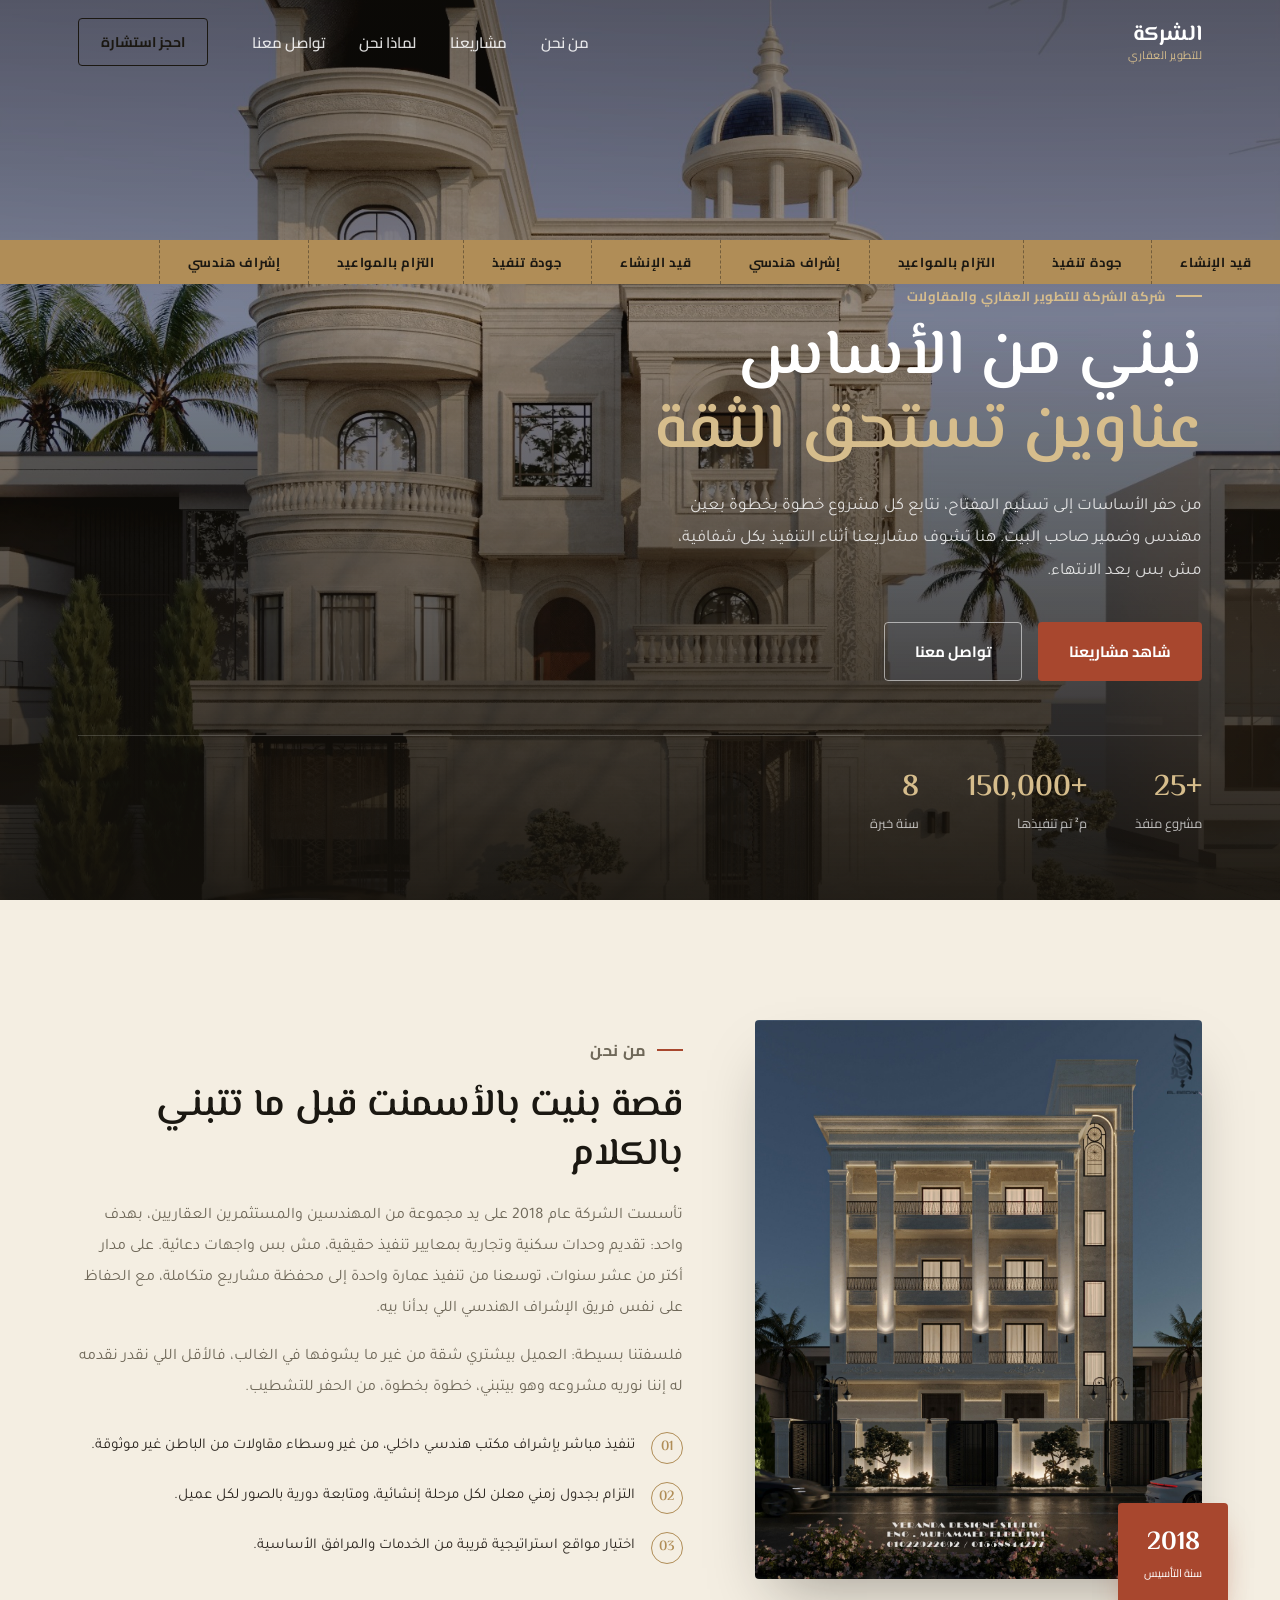
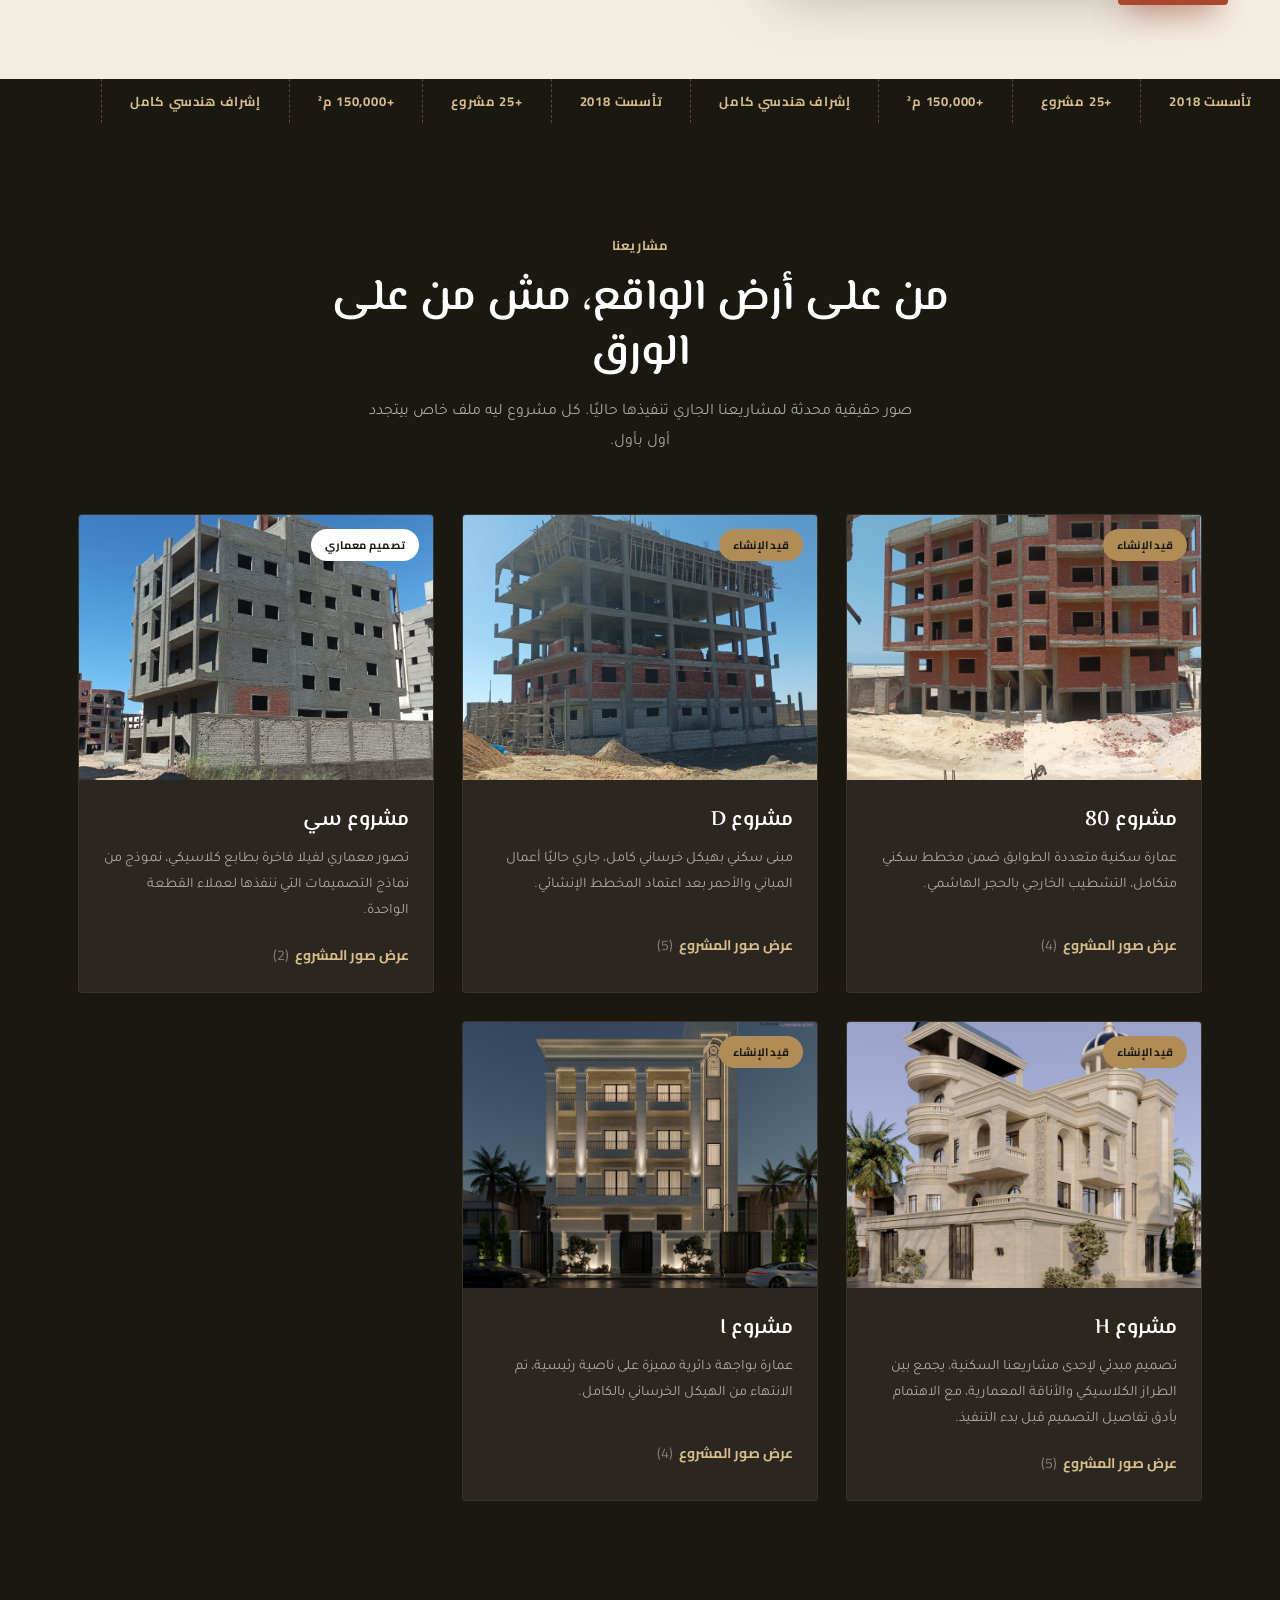
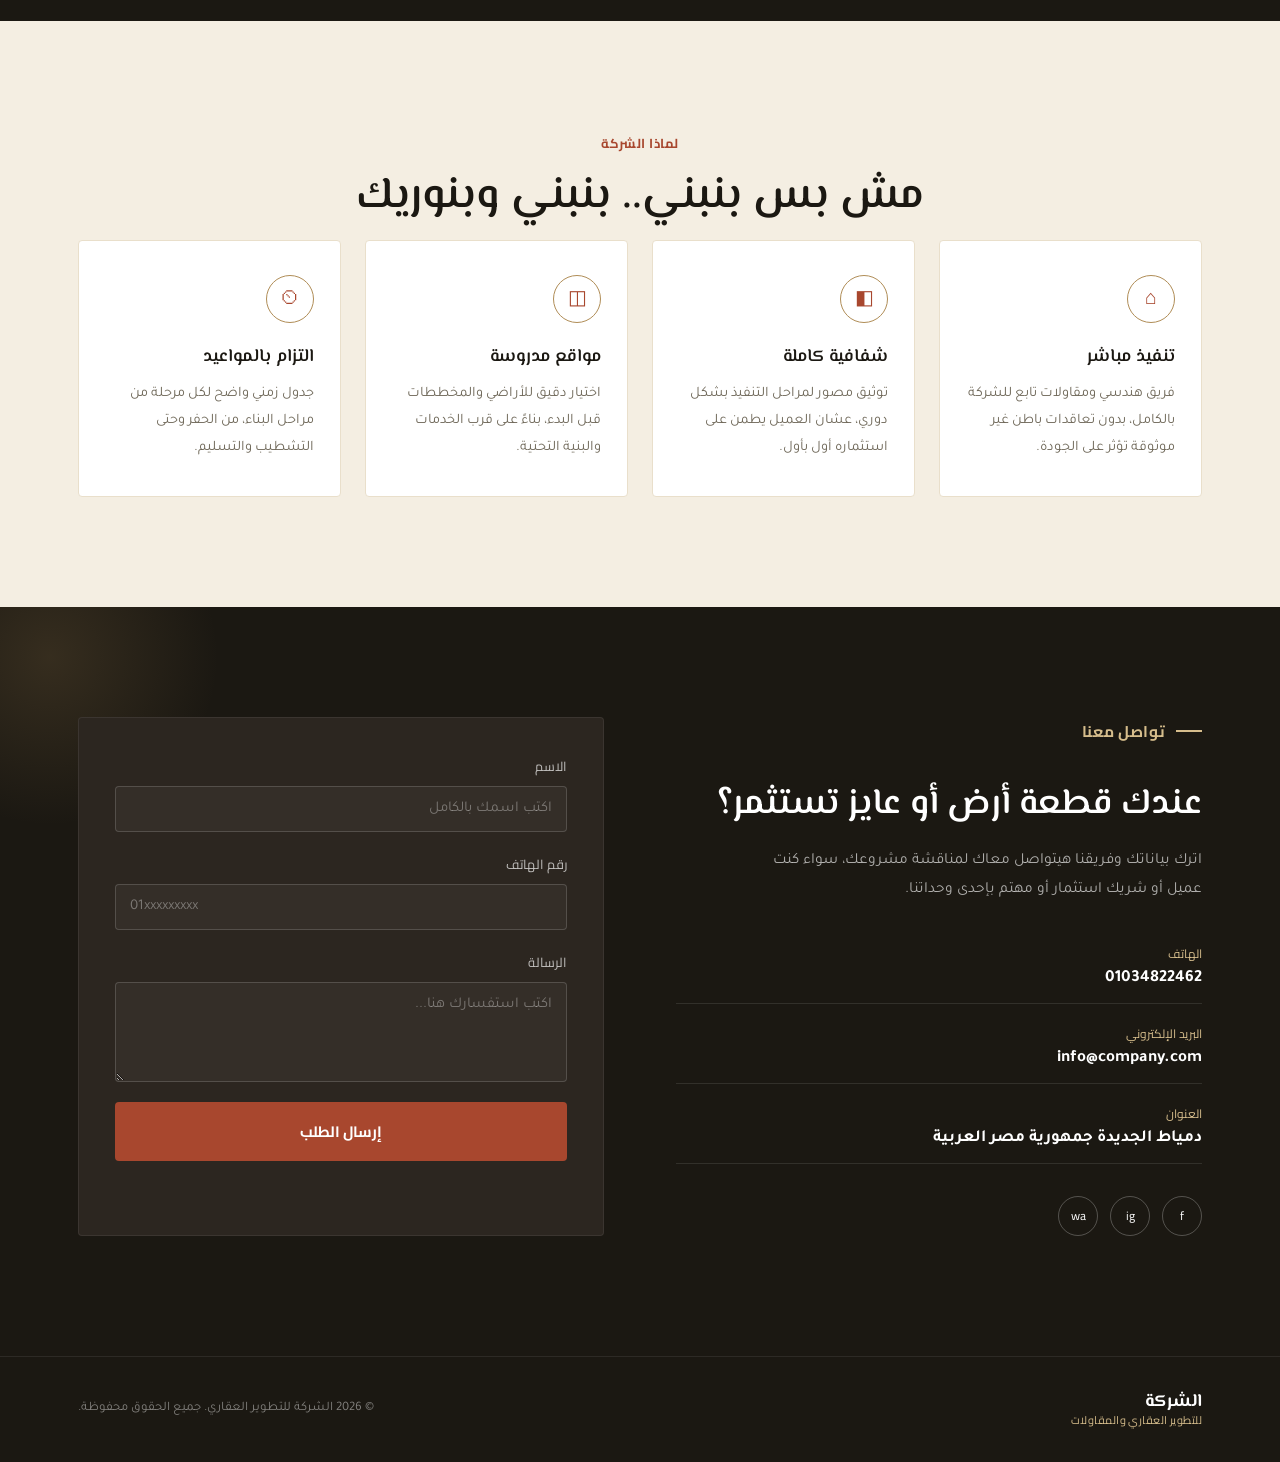
==== index_merged.html @ efa8eab2 "Initial commit" ====
<!DOCTYPE html>
<html lang="ar" dir="rtl">
<head>
<meta charset="UTF-8">
<meta name="viewport" content="width=device-width, initial-scale=1.0">
<title>SKY HIGH</title>
<link rel="preconnect" href="https://fonts.googleapis.com">
<link href="https://fonts.googleapis.com/css2?family=El+Messiri:wght@500;600;700&family=Tajawal:wght@300;400;500;700;900&family=Cairo:wght@500;600;700&display=swap" rel="stylesheet">
<link rel="stylesheet" href="design.css">
</head>
<body>

<!-- ===== الشريط العلوي ===== -->
<header class="site-header" id="top">
  <div class="header-inner">
    <a href="#top" class="brand">
      <span class="brand-mark">الشركة</span>
      <span class="brand-sub">للتطوير العقاري</span>
    </a>
    <nav class="main-nav" id="mainNav">
      <a href="#about">من نحن</a>
      <a href="#projects">مشاريعنا</a>
      <a href="#why">لماذا نحن</a>
      <a href="#contact">تواصل معنا</a>
    </nav>
    <a href="#contact" class="btn btn-ghost nav-cta">احجز استشارة</a>
    <button class="nav-toggle" id="navToggle" aria-label="فتح القائمة">
      <span></span><span></span><span></span>
    </button>
  </div>
</header>

<!-- ===== قسم البداية Hero ===== -->
<section class="hero">
  <div class="hero-media">
    <img src="image/مشروع h/14.jpeg" alt="مشروع قيد الإنشاء تابع للشركة" class="hero-img">
    <div class="hero-overlay"></div>
  </div>
  <div class="tape-strip" aria-hidden="true">
    <div class="tape-track">
      <span>قيد الإنشاء</span><span>جودة تنفيذ</span><span>التزام بالمواعيد</span><span>إشراف هندسي</span>
      <span>قيد الإنشاء</span><span>جودة تنفيذ</span><span>التزام بالمواعيد</span><span>إشراف هندسي</span>
    </div>
  </div>
  <div class="hero-content">
    <p class="eyebrow">شركة الشركة للتطوير العقاري والمقاولات</p>
    <h1>نبني من الأساس<br><span>عناوين تستحق الثقة</span></h1>
    <p class="hero-desc">من حفر الأساسات إلى تسليم المفتاح، نتابع كل مشروع خطوة بخطوة بعين مهندس وضمير صاحب البيت. هنا تشوف مشاريعنا أثناء التنفيذ بكل شفافية، مش بس بعد الانتهاء.</p>
    <div class="hero-actions">
      <a href="#projects" class="btn btn-primary">شاهد مشاريعنا</a>
      <a href="#contact" class="btn btn-outline">تواصل معنا</a>
    </div>
    <div class="hero-stats">
      <div><strong>+25</strong><span>مشروع منفذ</span></div>
      <div><strong>+150,000</strong><span>م² تم تنفيذها</span></div>
      <div><strong>8</strong><span>سنة خبرة</span></div>
    </div>
  </div>
</section>

<!-- ===== من نحن ===== -->
<section class="about" id="about">
  <div class="container about-grid">
    <div class="about-media">
      <img src="image/مشروع i/17.jpeg" alt="تصميم معماري لأحد مشاريع الشركة">
      <div class="about-badge">
        <strong>2018</strong>
        <span>سنة التأسيس</span>
      </div>
    </div>
    <div class="about-text">
      <p class="eyebrow">من نحن</p>
      <h2>قصة بنيت بالأسمنت قبل ما تتبني بالكلام</h2>
      <p>تأسست الشركة عام 2018 على يد مجموعة من المهندسين والمستثمرين العقاريين، بهدف واحد: تقديم وحدات سكنية وتجارية بمعايير تنفيذ حقيقية، مش بس واجهات دعائية. على مدار أكتر من عشر سنوات، توسعنا من تنفيذ عمارة واحدة إلى محفظة مشاريع متكاملة، مع الحفاظ على نفس فريق الإشراف الهندسي اللي بدأنا بيه.</p>
      <p>فلسفتنا بسيطة: العميل بيشتري شقة من غير ما يشوفها في الغالب، فالأقل اللي نقدر نقدمه له إننا نوريه مشروعه وهو بيتبني، خطوة بخطوة، من الحفر للتشطيب.</p>
      <ul class="about-points">
        <li><span>01</span>تنفيذ مباشر بإشراف مكتب هندسي داخلي، من غير وسطاء مقاولات من الباطن غير موثوقة.</li>
        <li><span>02</span>التزام بجدول زمني معلن لكل مرحلة إنشائية، ومتابعة دورية بالصور لكل عميل.</li>
        <li><span>03</span>اختيار مواقع استراتيجية قريبة من الخدمات والمرافق الأساسية.</li>
      </ul>
    </div>
  </div>
</section>

<!-- ===== شريط فاصل ===== -->
<div class="tape-strip tape-strip-dark" aria-hidden="true">
  <div class="tape-track">
    <span>تأسست 2018</span><span>+25 مشروع</span><span>+150,000 م²</span><span>إشراف هندسي كامل</span>
    <span>تأسست 2018</span><span>+25 مشروع</span><span>+150,000 م²</span><span>إشراف هندسي كامل</span>
  </div>
</div>

<!-- ===== مشاريعنا ===== -->
<section class="projects" id="projects">
  <div class="container">
    <p class="eyebrow eyebrow-center">مشاريعنا</p>
    <h2 class="section-title">من على أرض الواقع، مش من على الورق</h2>
    <p class="section-desc">صور حقيقية محدثة لمشاريعنا الجاري تنفيذها حاليًا. كل مشروع ليه ملف خاص بيتجدد أول بأول.</p>

    <div class="projects-grid">

      <!-- مشروع 1 -->
      <article class="project-card" data-project="p1">
        <div class="project-thumb">
          <img src="image/مشروع 80/4.jpeg" alt="مشروع 80 - الشركة للتطوير العقاري">
          <span class="status-badge status-progress">قيد الإنشاء</span>
        </div>
        <div class="project-info">
          <h3>مشروع 80</h3>
          <p>عمارة سكنية متعددة الطوابق ضمن مخطط سكني متكامل، التشطيب الخارجي بالحجر الهاشمي.</p>
          <button class="project-link" data-open="p1">عرض صور المشروع <span>(4)</span></button>
        </div>
      </article>

      <!-- مشروع 2 -->
      <article class="project-card" data-project="p2">
        <div class="project-thumb">
          <img src="image/مشروع d/11.jpeg" alt="مشروع D - الشركة للتطوير العقاري">
          <span class="status-badge status-progress">قيد الإنشاء</span>
        </div>
        <div class="project-info">
          <h3>مشروع D</h3>
          <p>مبنى سكني بهيكل خرساني كامل، جاري حاليًا أعمال المباني والأحمر بعد اعتماد المخطط الإنشائي.</p>
          <button class="project-link" data-open="p2">عرض صور المشروع <span>(5)</span></button>
        </div>
      </article>

      <!-- مشروع 3 -->
      <article class="project-card project-card-feature" data-project="p3">
        <div class="project-thumb">
          <img src="image/مشروع سي/24.jpeg" alt="مشروع سي - تصميم فيلا فاخرة">
          <span class="status-badge status-design">تصميم معماري</span>
        </div>
        <div class="project-info">
          <h3>مشروع سي</h3>
          <p>تصور معماري لفيلا فاخرة بطابع كلاسيكي، نموذج من نماذج التصميمات التي ننفذها لعملاء القطعة الواحدة.</p>
          <button class="project-link" data-open="p3">عرض صور المشروع <span>(2)</span></button>
        </div>
      </article>

      <!-- مشروع 4 -->
      <article class="project-card" data-project="p4">
        <div class="project-thumb">
          <img src="image/مشروع h/13.jpeg" alt="مشروع H - الشركة للتطوير العقاري">
          <span class="status-badge status-progress">قيد الإنشاء</span>
        </div>
        <div class="project-info">
          <h3>مشروع H</h3>
          <p>تصميم مبدئي لإحدى مشاريعنا السكنية، يجمع بين الطراز الكلاسيكي والأناقة المعمارية، مع الاهتمام بأدق تفاصيل التصميم قبل بدء التنفيذ.</p>
          <button class="project-link" data-open="p4">عرض صور المشروع <span>(5)</span></button>
        </div>
      </article>

      <!-- مشروع 5 -->
      <article class="project-card" data-project="p5">
        <div class="project-thumb">
          <img src="image/مشروع i/17.jpeg" alt="مشروع I - الشركة للتطوير العقاري">
          <span class="status-badge status-progress">قيد الإنشاء</span>
        </div>
        <div class="project-info">
          <h3>مشروع I</h3>
          <p>عمارة بواجهة دائرية مميزة على ناصية رئيسية، تم الانتهاء من الهيكل الخرساني بالكامل.</p>
          <button class="project-link" data-open="p5">عرض صور المشروع <span>(4)</span></button>
        </div>
      </article>

    </div>
  </div>
</section>

<!-- ===== لماذا نحن ===== -->
<section class="why" id="why">
  <div class="container">
    <p class="eyebrow eyebrow-center">لماذا الشركة</p>
    <h2 class="section-title">مش بس بنبني.. بنبني وبنوريك</h2>
    <div class="why-grid">
      <div class="why-card">
        <div class="why-icon">⌂</div>
        <h3>تنفيذ مباشر</h3>
        <p>فريق هندسي ومقاولات تابع للشركة بالكامل، بدون تعاقدات باطن غير موثوقة تؤثر على الجودة.</p>
      </div>
      <div class="why-card">
        <div class="why-icon">◧</div>
        <h3>شفافية كاملة</h3>
        <p>توثيق مصور لمراحل التنفيذ بشكل دوري، عشان العميل يطمن على استثماره أول بأول.</p>
      </div>
      <div class="why-card">
        <div class="why-icon">◫</div>
        <h3>مواقع مدروسة</h3>
        <p>اختيار دقيق للأراضي والمخططات قبل البدء، بناءً على قرب الخدمات والبنية التحتية.</p>
      </div>
      <div class="why-card">
        <div class="why-icon">⏲</div>
        <h3>التزام بالمواعيد</h3>
        <p>جدول زمني واضح لكل مرحلة من مراحل البناء، من الحفر وحتى التشطيب والتسليم.</p>
      </div>
    </div>
  </div>
</section>

<!-- ===== تواصل معنا ===== -->
<section class="contact" id="contact">
  <div class="container contact-grid">
    <div class="contact-text">
      <p class="eyebrow">تواصل معنا</p>
      <h2>عندك قطعة أرض أو عايز تستثمر؟</h2>
      <p>اترك بياناتك وفريقنا هيتواصل معاك لمناقشة مشروعك، سواء كنت عميل أو شريك استثمار أو مهتم بإحدى وحداتنا.</p>
      <div class="contact-details">
        <div><span>الهاتف</span><strong>01034822462</strong></div>
        <div><span>البريد الإلكتروني</span><strong>info@company.com</strong></div>
        <div><span>العنوان</span><strong>دمياط الجديدة جمهورية مصر العربية</strong></div>
      </div>
      <div class="social-row">
        <a href="https://www.facebook.com/share/1B9fMQ3rYc/" aria-label="فيسبوك">f</a>
        <a href="#" aria-label="انستجرام">ig</a>
        <a href="#" aria-label="واتساب">wa</a>
      </div>
    </div>
    <form class="contact-form" id="contactForm">
      <label>الاسم
        <input type="text" name="name" placeholder="اكتب اسمك بالكامل" required>
      </label>
      <label>رقم الهاتف
        <input type="tel" name="phone" placeholder="01xxxxxxxxx" required>
      </label>
      <label>الرسالة
        <textarea name="message" rows="4" placeholder="اكتب استفسارك هنا..."></textarea>
      </label>
      <button type="submit" class="btn btn-primary btn-block">إرسال الطلب</button>
      <p class="form-note" id="formNote"></p>
    </form>
  </div>
</section>

<!-- ===== الفوتر ===== -->
<footer class="site-footer">
  <div class="container footer-inner">
    <div class="brand footer-brand">
      <span class="brand-mark">الشركة</span>
      <span class="brand-sub">للتطوير العقاري والمقاولات</span>
    </div>
    <p class="footer-copy">© 2026 الشركة للتطوير العقاري. جميع الحقوق محفوظة.</p>
  </div>
</footer>

<!-- ===== نافذة عرض الصور (Lightbox) ===== -->
<div class="lightbox" id="lightbox">
  <button class="lightbox-close" id="lightboxClose" aria-label="إغلاق">×</button>
  <button class="lightbox-nav lightbox-prev" id="lightboxPrev" aria-label="السابق">‹</button>
  <div class="lightbox-stage">
    <img src="" alt="" id="lightboxImg">
  </div>
  <button class="lightbox-nav lightbox-next" id="lightboxNext" aria-label="التالي">›</button>
  <div class="lightbox-count" id="lightboxCount"></div>
</div>
<script src="animation.js"></script>
</body>
</html>
---- design.css ----
/* ========== Design tokens ========== */
:root{
  --sand: #F4EEE2;
  --sand-deep: #E9DFCB;
  --ink: #1B1812;
  --ink-soft: #2C2620;
  --brick: #A8472E;
  --brick-deep: #8A3623;
  --brass: #B08D57;
  --brass-light: #D6BD8C;
  --stone: #6F6859;
  --stone-light: #9A9382;
  --white: #FFFFFF;

  --font-display: 'El Messiri', 'Tajawal', sans-serif;
  --font-body: 'Tajawal', sans-serif;
  --font-util: 'Cairo', sans-serif;

  --container: 1180px;
  --radius: 4px;
  --ease: cubic-bezier(.22,.61,.36,1);
}

*,*::before,*::after{ box-sizing:border-box; }
html{ scroll-behavior:smooth; }
body{
  margin:0;
  font-family:var(--font-body);
  background:var(--sand);
  color:var(--ink);
  -webkit-font-smoothing:antialiased;
  overflow-x:hidden;
}
img{ max-width:100%; display:block; }
a{ color:inherit; text-decoration:none; }
ul{ margin:0; padding:0; list-style:none; }
.container{ width:100%; max-width:var(--container); margin:0 auto; padding:0 28px; }

@media (prefers-reduced-motion: reduce){
  *{ animation-duration:0.01ms !important; animation-iteration-count:1 !important; transition-duration:0.01ms !important; scroll-behavior:auto !important; }
}

/* ========== Typography ========== */
.eyebrow{
  font-family:var(--font-util);
  font-size:13px;
  font-weight:700;
  letter-spacing:.04em;
  color:var(--brick);
  text-transform:none;
  margin:0 0 14px;
  display:flex;
  align-items:center;
  gap:10px;
}
.eyebrow::before{
  content:"";
  width:26px; height:2px;
  background:var(--brick);
  display:inline-block;
}
.eyebrow-center{ justify-content:center; }
.eyebrow-center::before{ display:none; }

.section-title{
  font-family:var(--font-display);
  font-size:clamp(28px,4vw,44px);
  font-weight:600;
  line-height:1.25;
  margin:0 0 16px;
  text-align:center;
  max-width:680px;
  margin-inline:auto;
}
.section-desc{
  text-align:center;
  max-width:560px;
  margin:0 auto 56px;
  color:var(--stone);
  font-size:16px;
  line-height:1.9;
}

/* ========== Buttons ========== */
.btn{
  display:inline-flex;
  align-items:center;
  justify-content:center;
  gap:8px;
  padding:14px 30px;
  font-family:var(--font-util);
  font-weight:700;
  font-size:15px;
  border-radius:var(--radius);
  border:1.5px solid transparent;
  cursor:pointer;
  transition:transform .25s var(--ease), background .25s var(--ease), color .25s var(--ease), border-color .25s var(--ease);
}
.btn:focus-visible{ outline:2px solid var(--brass); outline-offset:3px; }
.btn-primary{ background:var(--brick); color:var(--white); }
.btn-primary:hover{ background:var(--brick-deep); transform:translateY(-2px); }
.btn-outline{ border-color:rgba(255,255,255,.55); color:var(--white); }
.btn-outline:hover{ background:rgba(255,255,255,.12); transform:translateY(-2px); }
.btn-ghost{ border-color:var(--ink); color:var(--ink); padding:10px 22px; font-size:14px; }
.btn-ghost:hover{ background:var(--ink); color:var(--white); }
.btn-block{ width:100%; }

/* ========== Header ========== */
.site-header{
  position:fixed; inset-inline:0; top:0; z-index:500;
  background:rgba(27,24,18,0); 
  transition:background .35s var(--ease), box-shadow .35s var(--ease);
}
.site-header.scrolled{
  background:rgba(27,24,18,.94);
  backdrop-filter:blur(8px);
  box-shadow:0 8px 24px rgba(0,0,0,.18);
}
.header-inner{
  max-width:var(--container);
  margin:0 auto;
  padding:18px 28px;
  display:flex;
  align-items:center;
  justify-content:space-between;
  gap:24px;
}
.brand{ display:flex; flex-direction:column; line-height:1; gap:4px; }
.brand-mark{
  font-family:var(--font-display);
  font-size:22px; font-weight:700;
  color:var(--white);
  letter-spacing:.01em;
}
.brand-sub{
  font-family:var(--font-util);
  font-size:11px;
  color:var(--brass-light);
  letter-spacing:.04em;
}
.main-nav{ display:flex; align-items:center; gap:34px; margin-inline-start:auto; }
.main-nav a{
  font-family:var(--font-util);
  font-size:15px; font-weight:600;
  color:rgba(255,255,255,.85);
  position:relative;
  padding:6px 0;
  transition:color .2s;
}
.main-nav a::after{
  content:""; position:absolute; bottom:0; right:0; left:auto;
  width:0; height:1.5px; background:var(--brass-light);
  transition:width .25s var(--ease);
}
.main-nav a:hover{ color:var(--white); }
.main-nav a:hover::after{ width:100%; }
.nav-cta{ margin-inline-start:20px; }
.nav-toggle{ display:none; }

@media (max-width:920px){
  .main-nav{
    position:fixed; inset:0; top:0;
    background:var(--ink);
    flex-direction:column;
    justify-content:center;
    gap:30px;
    transform:translateX(100%);
    transition:transform .4s var(--ease);
  }
  .main-nav.open{ transform:translateX(0); }
  .main-nav a{ font-size:22px; }
  .nav-cta{ display:none; }
  .nav-toggle{
    display:flex; flex-direction:column; justify-content:center; gap:5px;
    width:34px; height:30px; background:none; border:none; cursor:pointer; z-index:600;
    position:relative;
  }
  .nav-toggle span{ width:100%; height:2px; background:var(--white); transition:.3s; }
  .nav-toggle.open span:nth-child(1){ transform:translateY(7px) rotate(45deg); }
  .nav-toggle.open span:nth-child(2){ opacity:0; }
  .nav-toggle.open span:nth-child(3){ transform:translateY(-7px) rotate(-45deg); }
}

/* ========== Hero ========== */
.hero{
  position:relative;
  min-height:100vh;
  display:flex;
  flex-direction:column;
  justify-content:flex-end;
  overflow:hidden;
  background:var(--ink);
}
.hero-media{ position:absolute; inset:0; }
.hero-img{
  width:100%; height:100%; object-fit:cover;
  filter:saturate(1.05);
  animation:heroZoom 16s var(--ease) forwards;
}
@keyframes heroZoom{ from{ transform:scale(1.12);} to{ transform:scale(1);} }
.hero-overlay{
  position:absolute; inset:0;
  background:
    linear-gradient(180deg, rgba(20,17,12,.55) 0%, rgba(20,17,12,.35) 35%, rgba(20,17,12,.92) 100%);
}
.hero-content{
  position:relative; z-index:2;
  max-width:var(--container);
  margin:0 auto;
  padding:0 28px 64px;
  width:100%;
  color:var(--white);
  opacity:0;
  animation:heroRise 1s var(--ease) .3s forwards;
}
@keyframes heroRise{ from{ opacity:0; transform:translateY(24px);} to{ opacity:1; transform:translateY(0);} }
.hero .eyebrow{ color:var(--brass-light); }
.hero .eyebrow::before{ background:var(--brass-light); }
.hero h1{
  font-family:var(--font-display);
  font-size:clamp(34px,6vw,64px);
  line-height:1.15;
  font-weight:600;
  margin:0 0 22px;
}
.hero h1 span{ color:var(--brass-light); }
.hero-desc{
  max-width:540px;
  font-size:17px;
  line-height:1.9;
  color:rgba(255,255,255,.82);
  margin:0 0 34px;
}
.hero-actions{ display:flex; gap:16px; flex-wrap:wrap; margin-bottom:54px; }
.hero-stats{
  display:flex; gap:48px; flex-wrap:wrap;
  border-top:1px solid rgba(255,255,255,.18);
  padding-top:28px;
}
.hero-stats strong{
  display:block; font-family:var(--font-display);
  font-size:30px; color:var(--brass-light); font-weight:600;
}
.hero-stats span{ font-size:13px; color:rgba(255,255,255,.7); font-family:var(--font-util); }

/* Tape strip - signature motif referencing construction-site barrier tape */
.tape-strip{
  position:relative;
  background:var(--brass);
  overflow:hidden;
  z-index:3;
}
.tape-strip-dark{ background:var(--ink); }
.tape-track{
  display:flex; gap:0;
  white-space:nowrap;
  animation:tapeScroll 28s linear infinite;
  width:max-content;
}
.tape-track span{
  font-family:var(--font-util);
  font-weight:700;
  font-size:13px;
  letter-spacing:.06em;
  color:var(--ink);
  padding:10px 28px;
  border-inline-end:1.5px dashed rgba(27,24,18,.4);
}
.tape-strip-dark .tape-track span{
  color:var(--brass-light);
  border-inline-end-color:rgba(214,189,140,.3);
}
@keyframes tapeScroll{ from{ transform:translateX(0);} to{ transform:translateX(-50%);} }

/* ========== About ========== */
.about{ padding:120px 0 100px; background:var(--sand); }
.about-grid{
  display:grid;
  grid-template-columns:.85fr 1.15fr;
  gap:72px;
  align-items:center;
}
.about-media{ position:relative; }
.about-media img{
  width:100%; aspect-ratio:4/5; object-fit:cover;
  border-radius:var(--radius);
  box-shadow:0 30px 60px -20px rgba(27,24,18,.35);
}
.about-badge{
  position:absolute; bottom:-26px; right:-26px;
  background:var(--brick);
  color:var(--white);
  padding:20px 26px;
  border-radius:var(--radius);
  text-align:center;
  box-shadow:0 18px 30px -10px rgba(168,71,46,.5);
}
.about-badge strong{ display:block; font-family:var(--font-display); font-size:26px; }
.about-badge span{ font-family:var(--font-util); font-size:11px; }
.about-text h2{
  font-family:var(--font-display);
  font-size:clamp(26px,3.4vw,38px);
  line-height:1.3;
  font-weight:600;
  margin:0 0 20px;
}
.about-text p{ color:var(--stone); line-height:1.95; font-size:16px; margin:0 0 16px; }
.about-points{ margin-top:28px; display:flex; flex-direction:column; gap:18px; }
.about-points li{
  display:flex; gap:16px; align-items:flex-start;
  font-size:15px; color:var(--ink-soft); line-height:1.8;
}
.about-points span{
  flex:none;
  font-family:var(--font-display);
  font-weight:600;
  font-size:14px;
  color:var(--brass);
  border:1.5px solid var(--brass);
  width:32px; height:32px;
  border-radius:50%;
  display:flex; align-items:center; justify-content:center;
}

@media (max-width:860px){
  .about-grid{ grid-template-columns:1fr; gap:56px; }
  .about-badge{ right:14px; bottom:-20px; }
}

/* ========== Projects ========== */
.projects{ padding:110px 0 120px; background:var(--ink); color:var(--white); }
.projects .eyebrow-center{ color:var(--brass-light); }
.projects .section-title{ color:var(--white); }
.projects .section-desc{ color:rgba(255,255,255,.62); }

.projects-grid{
  display:grid;
  grid-template-columns:repeat(3, 1fr);
  gap:28px;
}
.project-card{
  background:var(--ink-soft);
  border-radius:var(--radius);
  overflow:hidden;
  border:1px solid rgba(255,255,255,.06);
  transition:transform .35s var(--ease), box-shadow .35s var(--ease);
}
.project-card:hover{ transform:translateY(-6px); box-shadow:0 24px 40px -16px rgba(0,0,0,.5); }
.project-card-feature{ grid-column:span 1; }
.project-thumb{ position:relative; aspect-ratio:4/3; overflow:hidden; }
.project-thumb img{ width:100%; height:100%; object-fit:cover; transition:transform .6s var(--ease); }
.project-card:hover .project-thumb img{ transform:scale(1.07); }
.status-badge{
  position:absolute; top:14px; inset-inline-start:14px;
  font-family:var(--font-util);
  font-size:11px; font-weight:700;
  padding:6px 14px;
  border-radius:30px;
  letter-spacing:.02em;
}
.status-progress{ background:var(--brass); color:var(--ink); }
.status-design{ background:var(--white); color:var(--ink); }
.project-info{ padding:24px; }
.project-info h3{
  font-family:var(--font-display);
  font-size:21px; font-weight:600; margin:0 0 10px;
}
.project-info p{
  font-size:14.5px; line-height:1.8; color:rgba(255,255,255,.6);
  margin:0 0 18px;
  min-height:68px;
}
.project-link{
  background:none; border:none; cursor:pointer;
  font-family:var(--font-util); font-weight:700; font-size:14px;
  color:var(--brass-light);
  display:flex; align-items:center; gap:6px;
  padding:0;
}
.project-link span{ color:rgba(255,255,255,.4); font-weight:400; }
.project-link:hover{ color:var(--white); }

@media (max-width:980px){
  .projects-grid{ grid-template-columns:repeat(2, 1fr); }
}
@media (max-width:620px){
  .projects-grid{ grid-template-columns:1fr; }
}

/* ========== Why us ========== */
.why{ padding:110px 0; background:var(--sand); }
.why .section-title{ color:var(--ink); }
.why-grid{
  display:grid;
  grid-template-columns:repeat(4, 1fr);
  gap:24px;
}
.why-card{
  background:var(--white);
  padding:34px 26px;
  border-radius:var(--radius);
  border:1px solid var(--sand-deep);
  transition:transform .3s var(--ease), border-color .3s;
}
.why-card:hover{ transform:translateY(-5px); border-color:var(--brass); }
.why-icon{
  width:48px; height:48px;
  display:flex; align-items:center; justify-content:center;
  border:1.5px solid var(--brass);
  border-radius:50%;
  color:var(--brick);
  font-size:20px;
  margin-bottom:20px;
}
.why-card h3{
  font-family:var(--font-display);
  font-size:18px; font-weight:600; margin:0 0 10px;
}
.why-card p{ font-size:14.5px; line-height:1.85; color:var(--stone); margin:0; }

@media (max-width:980px){ .why-grid{ grid-template-columns:repeat(2, 1fr); } }
@media (max-width:560px){ .why-grid{ grid-template-columns:1fr; } }

/* ========== Contact ========== */
.contact{ padding:110px 0 120px; background:var(--ink); color:var(--white); position:relative; overflow:hidden; }
.contact::before{
  content:""; position:absolute; inset-block-start:-120px; inset-inline-end:-120px;
  width:340px; height:340px; border-radius:50%;
  background:radial-gradient(circle, rgba(176,141,87,.18), transparent 70%);
}
.contact-grid{
  display:grid; grid-template-columns:1fr 1fr; gap:72px; align-items:start;
  position:relative; z-index:1;
}
.contact-text .eyebrow{ color:var(--brass-light); }
.contact-text .eyebrow::before{ background:var(--brass-light); }
.contact-text h2{
  font-family:var(--font-display); font-size:clamp(26px,3.4vw,36px);
  font-weight:600; line-height:1.3; margin:0 0 18px;
}
.contact-text > p{ color:rgba(255,255,255,.65); line-height:1.9; font-size:15.5px; margin:0 0 36px; max-width:440px; }
.contact-details{ display:flex; flex-direction:column; gap:18px; margin-bottom:32px; }
.contact-details div{ display:flex; flex-direction:column; gap:4px; border-bottom:1px solid rgba(255,255,255,.1); padding-bottom:14px; }
.contact-details span{ font-family:var(--font-util); font-size:12px; color:var(--brass-light); }
.contact-details strong{ font-size:17px; font-weight:600; }
.social-row{ display:flex; gap:12px; }
.social-row a{
  width:40px; height:40px; border-radius:50%;
  border:1px solid rgba(255,255,255,.25);
  display:flex; align-items:center; justify-content:center;
  font-family:var(--font-util); font-size:12px;
  transition:.25s;
}
.social-row a:hover{ background:var(--brass); border-color:var(--brass); color:var(--ink); }

.contact-form{
  background:var(--ink-soft);
  padding:36px;
  border-radius:var(--radius);
  border:1px solid rgba(255,255,255,.07);
  display:flex; flex-direction:column; gap:20px;
}
.contact-form label{
  display:flex; flex-direction:column; gap:8px;
  font-family:var(--font-util); font-size:13px; color:rgba(255,255,255,.7);
}
.contact-form input, .contact-form textarea{
  font-family:var(--font-body);
  background:rgba(255,255,255,.04);
  border:1px solid rgba(255,255,255,.16);
  border-radius:var(--radius);
  padding:13px 14px;
  color:var(--white);
  font-size:15px;
  resize:vertical;
}
.contact-form input::placeholder, .contact-form textarea::placeholder{ color:rgba(255,255,255,.35); }
.contact-form input:focus, .contact-form textarea:focus{
  outline:none; border-color:var(--brass);
}
.form-note{ font-size:13px; color:var(--brass-light); min-height:18px; margin:0; }

@media (max-width:880px){ .contact-grid{ grid-template-columns:1fr; gap:50px; } }

/* ========== Footer ========== */
.site-footer{ background:var(--ink); border-top:1px solid rgba(255,255,255,.08); padding:36px 0; }
.footer-inner{ display:flex; justify-content:space-between; align-items:center; flex-wrap:wrap; gap:16px; }
.footer-brand .brand-mark{ font-size:18px; }
.footer-copy{ color:rgba(255,255,255,.45); font-size:13px; margin:0; }

/* ========== Lightbox ========== */
.lightbox{
  position:fixed; inset:0; z-index:1000;
  background:rgba(10,9,7,.96);
  display:flex; align-items:center; justify-content:center;
  opacity:0; visibility:hidden; transition:opacity .3s var(--ease);
}
.lightbox.open{ opacity:1; visibility:visible; }
.lightbox-stage{ max-width:88vw; max-height:84vh; }
.lightbox-stage img{ max-width:88vw; max-height:84vh; object-fit:contain; border-radius:2px; }
.lightbox-close{
  position:absolute; top:24px; inset-inline-end:28px;
  background:none; border:none; color:var(--white); font-size:36px;
  cursor:pointer; line-height:1;
}
.lightbox-nav{
  position:absolute; top:50%; transform:translateY(-50%);
  background:rgba(255,255,255,.08); border:1px solid rgba(255,255,255,.2);
  color:var(--white); width:48px; height:48px; border-radius:50%;
  font-size:26px; cursor:pointer; display:flex; align-items:center; justify-content:center;
  transition:.2s;
}
.lightbox-nav:hover{ background:var(--brass); color:var(--ink); border-color:var(--brass); }
.lightbox-prev{ inset-inline-start:26px; }
.lightbox-next{ inset-inline-end:26px; }
.lightbox-count{
  position:absolute; bottom:26px; left:50%; transform:translateX(-50%);
  font-family:var(--font-util); color:rgba(255,255,255,.6); font-size:13px;
}

@media (max-width:640px){
  .lightbox-nav{ width:40px; height:40px; font-size:20px; }
  .lightbox-prev{ inset-inline-start:10px; }
  .lightbox-next{ inset-inline-end:10px; }
}
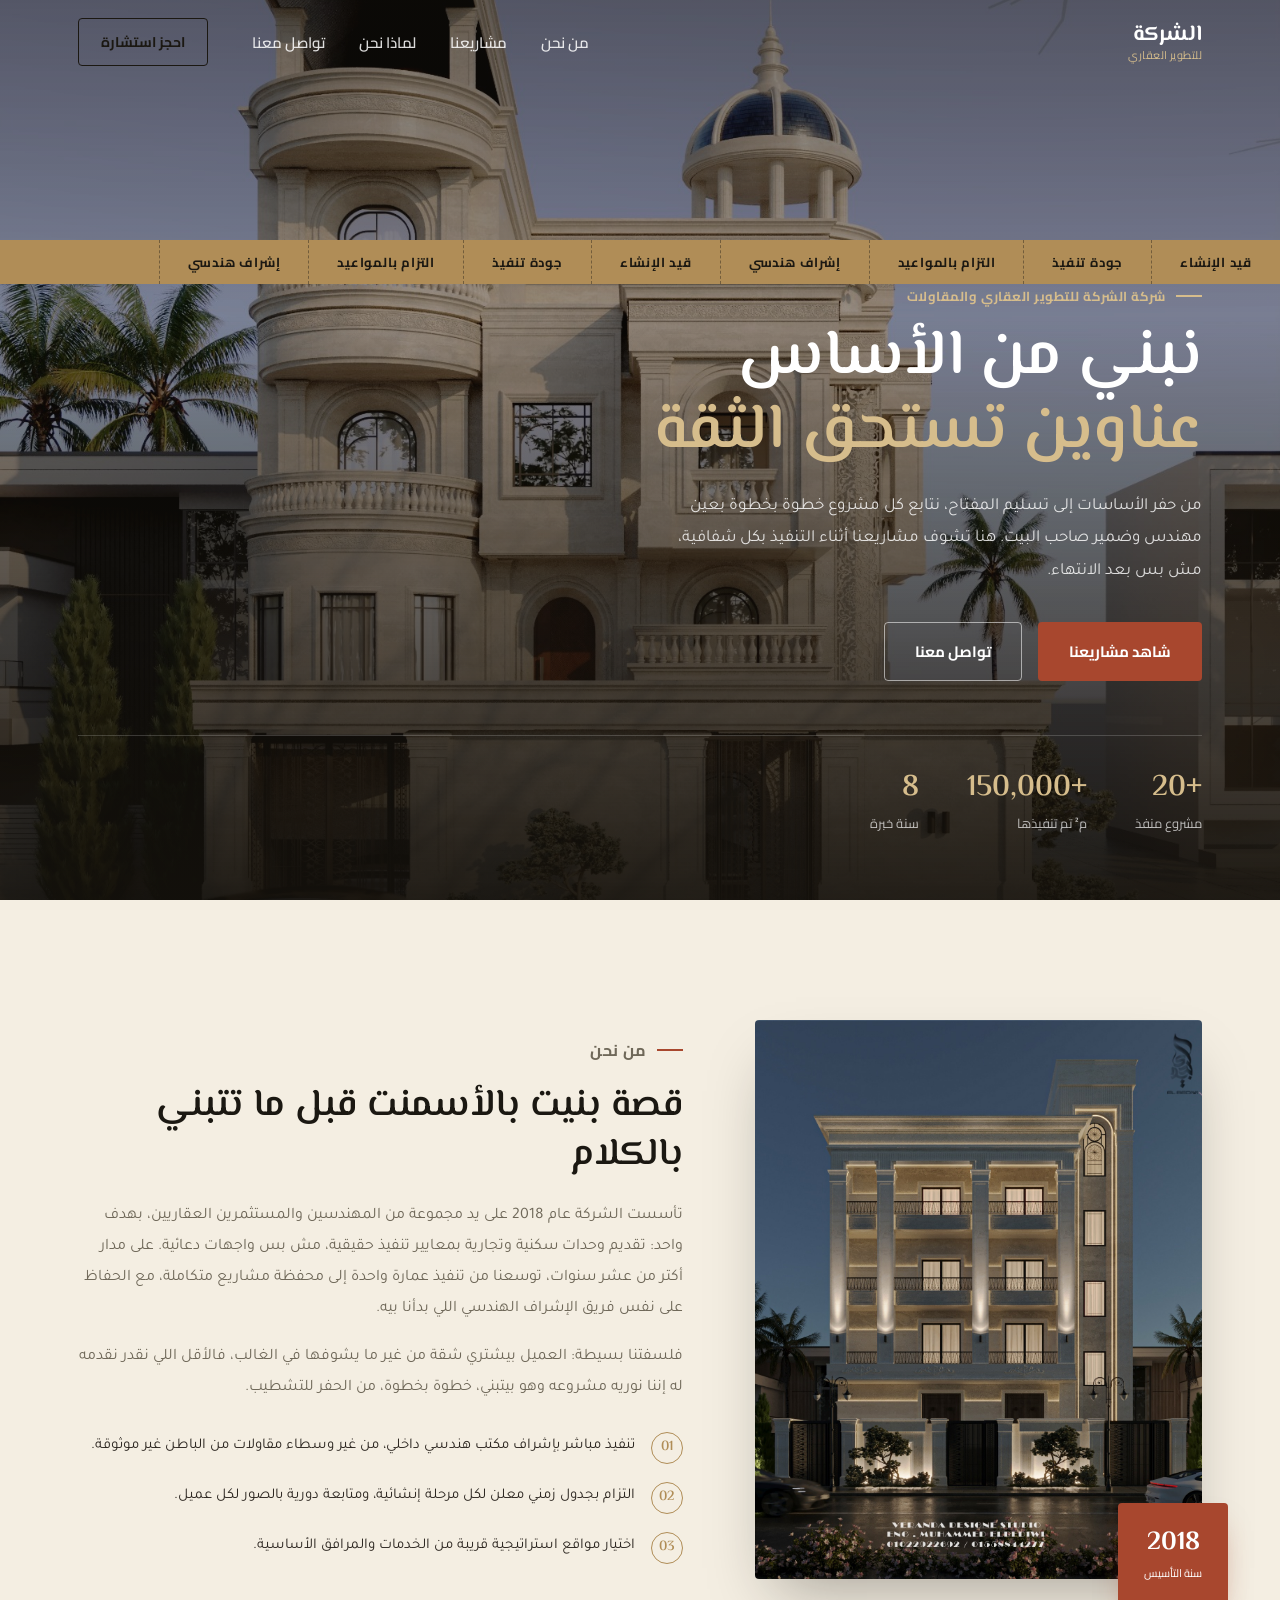
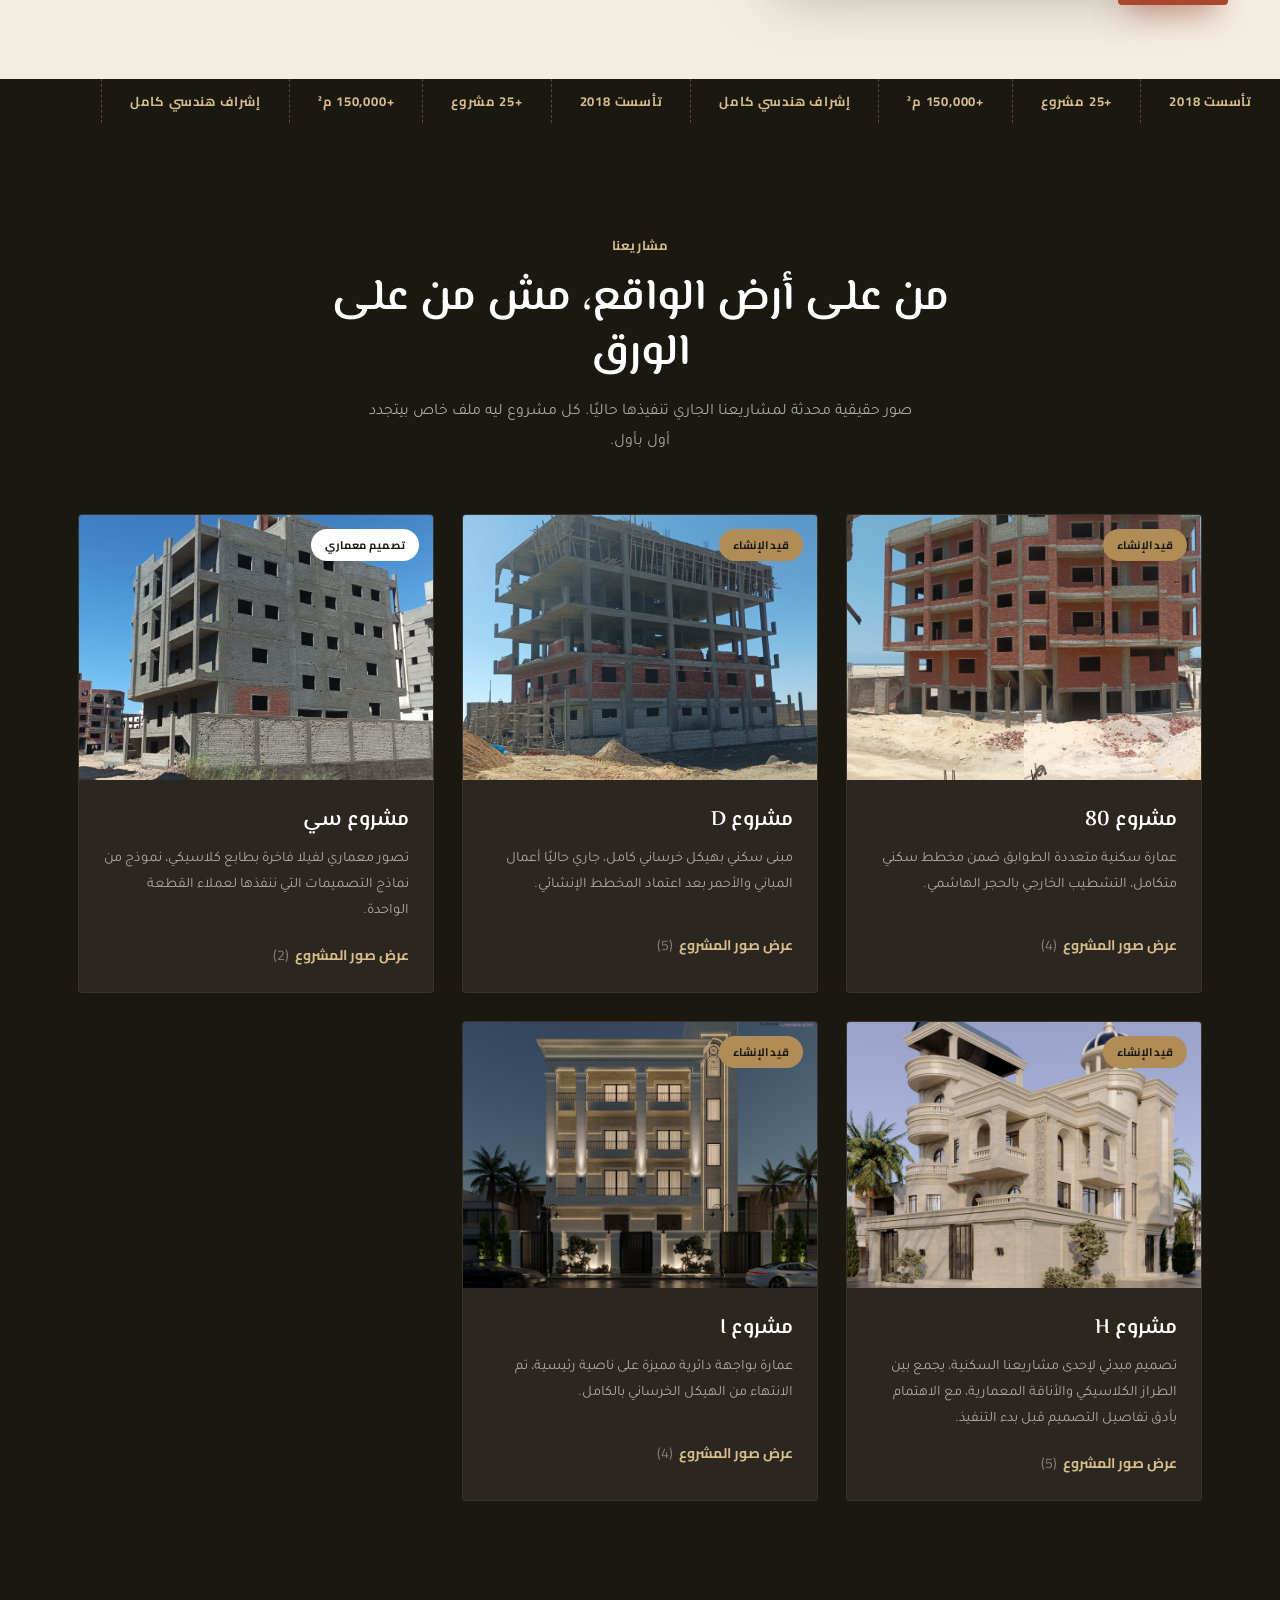
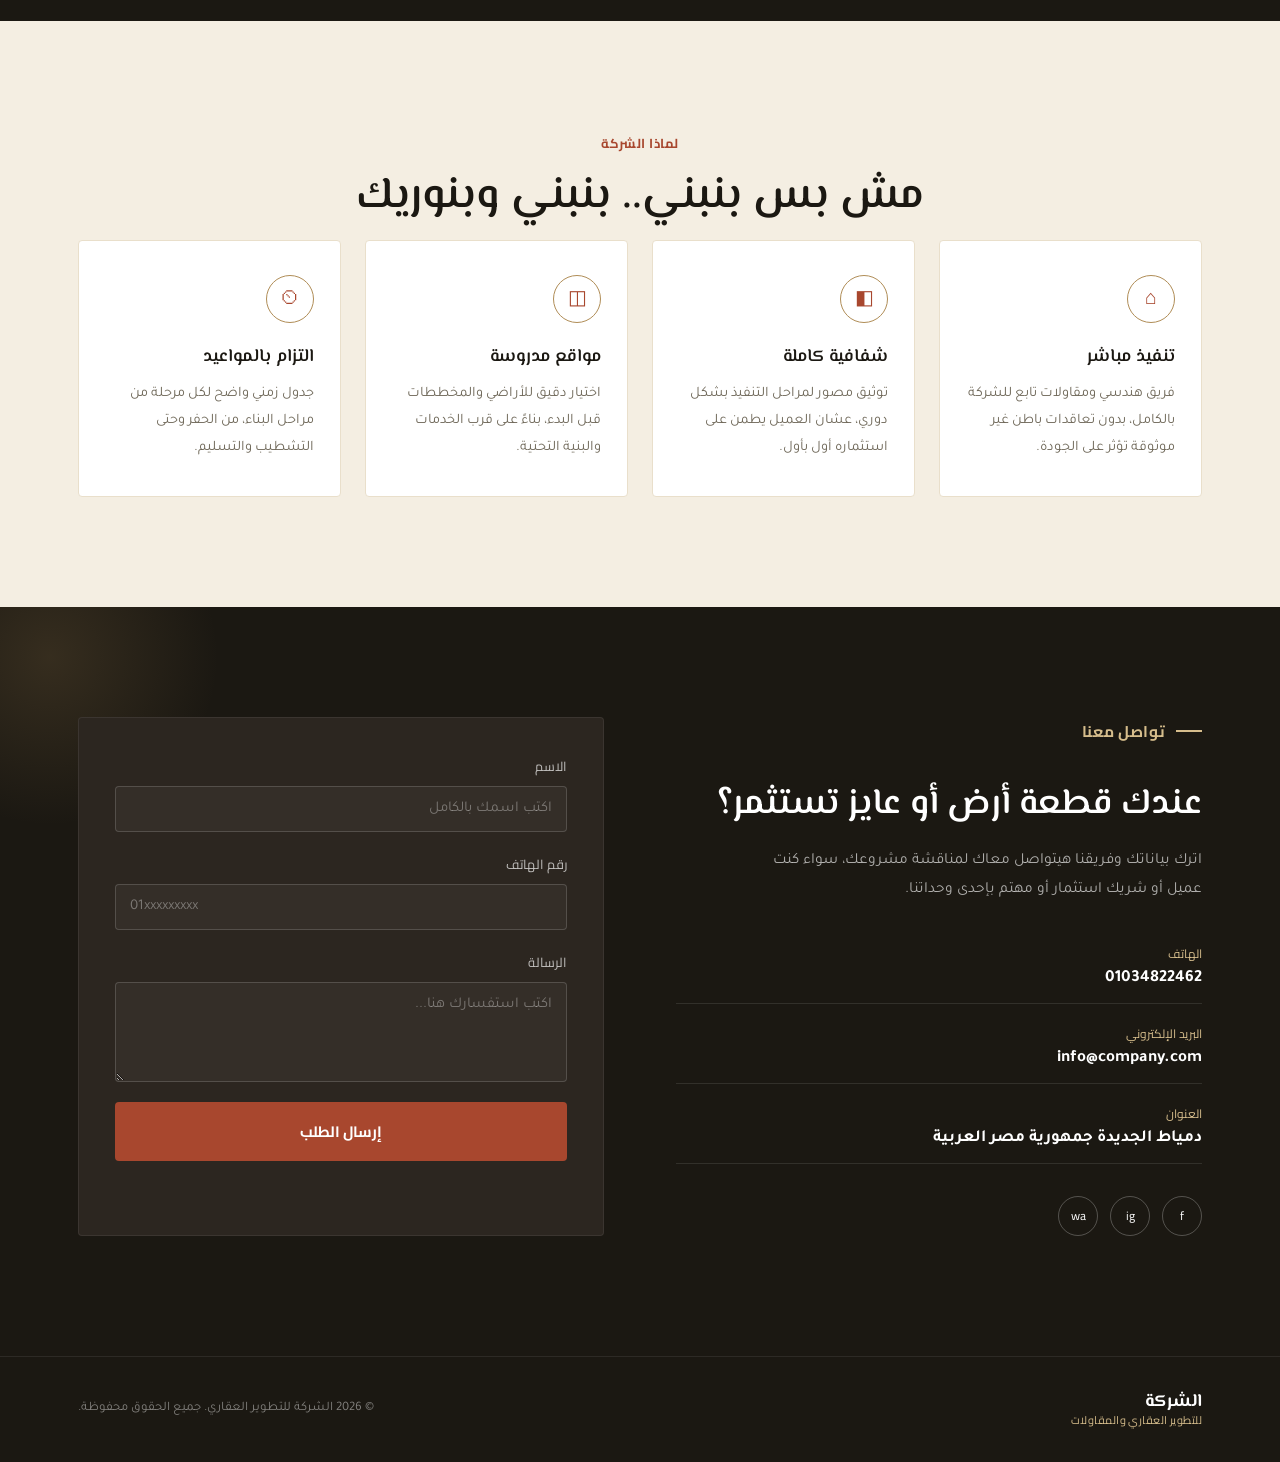
==== commit 4486a8b3: "Initial commit" ====
--- a/index_merged.html
+++ b/index_merged.html
@@ -51,7 +51,7 @@
       <a href="#contact" class="btn btn-outline">تواصل معنا</a>
     </div>
     <div class="hero-stats">
-      <div><strong>+25</strong><span>مشروع منفذ</span></div>
+      <div><strong>+20</strong><span>مشروع منفذ</span></div>
       <div><strong>+150,000</strong><span>م² تم تنفيذها</span></div>
       <div><strong>8</strong><span>سنة خبرة</span></div>
     </div>
